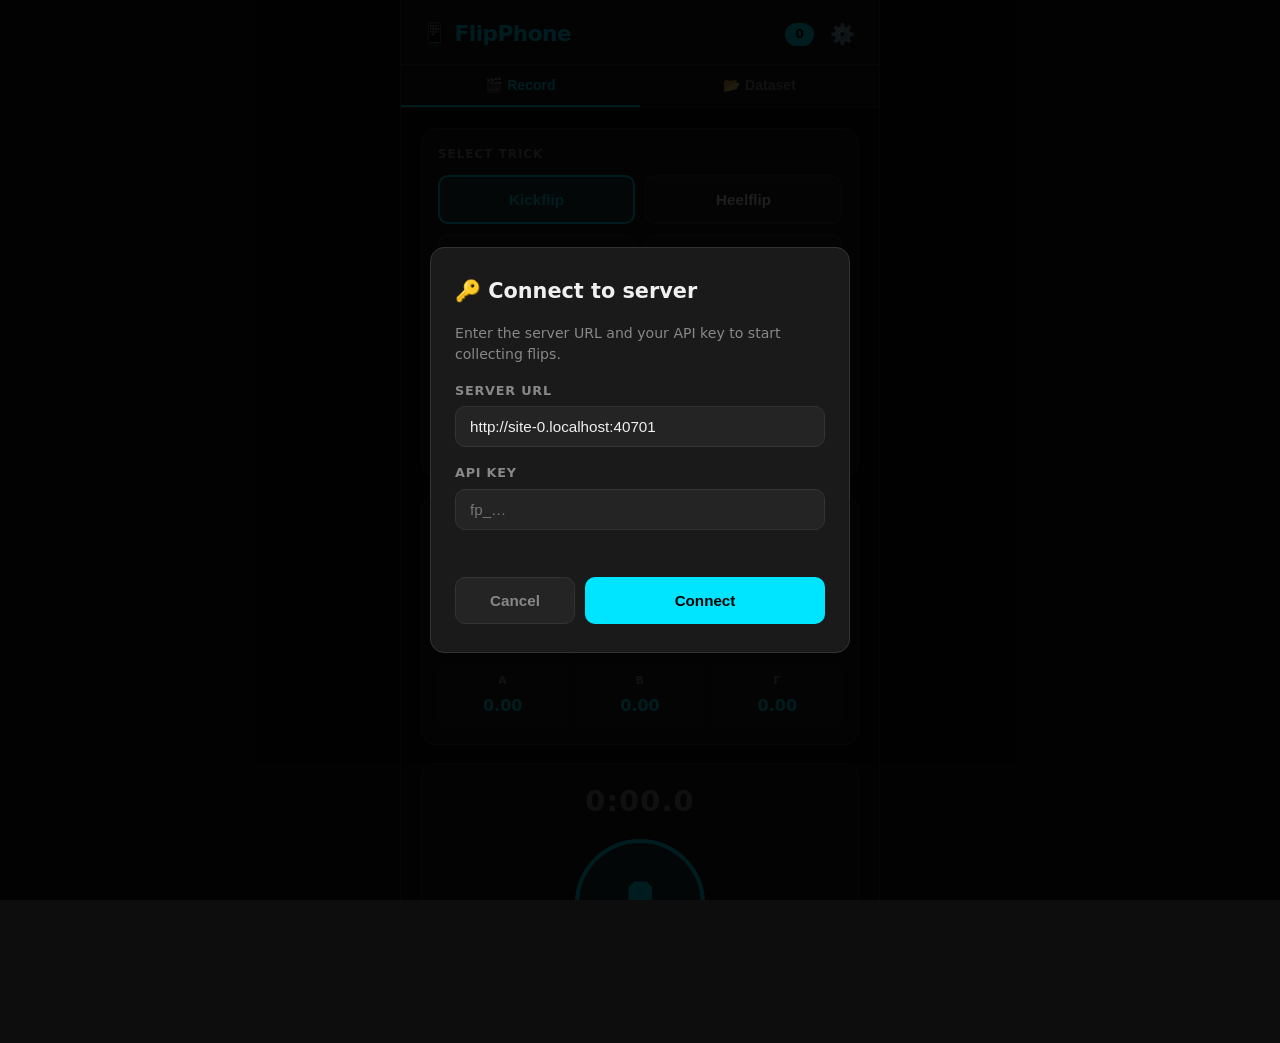
==== index.html @ bf135cc4 "Move storage to server-side SQLite with API key auth Co-authored-by: Jaski313 <151564845+Jaski313@us" ====
<!DOCTYPE html>
<html lang="en">
<head>
  <meta charset="UTF-8" />
  <meta name="viewport" content="width=device-width, initial-scale=1.0, maximum-scale=1.0, user-scalable=no" />
  <meta name="mobile-web-app-capable" content="yes" />
  <meta name="apple-mobile-web-app-capable" content="yes" />
  <meta name="apple-mobile-web-app-status-bar-style" content="black-translucent" />
  <meta name="theme-color" content="#0d0d0d" />
  <title>FlipPhone</title>
  <link rel="stylesheet" href="style.css" />
</head>
<body>
  <div id="app">

    <!-- ── Header ── -->
    <header>
      <h1>📱 FlipPhone</h1>
      <span id="connected-as" class="connected-as"></span>
      <span id="dataset-count">0</span>
      <button id="btn-settings" class="settings-btn" aria-label="Settings">⚙️</button>
    </header>

    <!-- ── Tab bar ── -->
    <nav class="tab-bar" role="tablist">
      <button class="tab-btn active" data-tab="record" role="tab" aria-selected="true">🎬 Record</button>
      <button class="tab-btn"        data-tab="dataset" role="tab" aria-selected="false">📂 Dataset</button>
    </nav>

    <!-- ════════════════ RECORD VIEW ════════════════ -->
    <section id="record-view" class="view active" role="tabpanel">

      <!-- Sensor permission banner (iOS) -->
      <div id="permission-banner" class="hidden">
        <span>⚠️ Motion sensor access is required.</span>
        <button id="request-permission-btn">Enable Sensors</button>
      </div>

      <!-- Trick selector -->
      <div class="card">
        <div class="card-title">Select Trick</div>
        <div class="trick-grid">
          <!-- Populated by JS -->
        </div>
      </div>

      <!-- Live sensor readout -->
      <div class="card">
        <div class="card-title">Live Sensors</div>
        <div style="margin-bottom:8px;">
          <div class="card-title" style="margin-bottom:6px;">Accelerometer (m/s²)</div>
          <div class="sensor-grid">
            <div class="sensor-val">
              <div class="axis">X</div>
              <div class="val" id="s-ax">–</div>
            </div>
            <div class="sensor-val">
              <div class="axis">Y</div>
              <div class="val" id="s-ay">–</div>
            </div>
            <div class="sensor-val">
              <div class="axis">Z</div>
              <div class="val" id="s-az">–</div>
            </div>
          </div>
        </div>
        <div>
          <div class="card-title" style="margin-bottom:6px;">Gyroscope (rad/s)</div>
          <div class="sensor-grid">
            <div class="sensor-val">
              <div class="axis">α</div>
              <div class="val" id="s-gx">–</div>
            </div>
            <div class="sensor-val">
              <div class="axis">β</div>
              <div class="val" id="s-gy">–</div>
            </div>
            <div class="sensor-val">
              <div class="axis">γ</div>
              <div class="val" id="s-gz">–</div>
            </div>
          </div>
        </div>
      </div>

      <!-- Record button -->
      <div class="card record-area">
        <div id="timer-display">0:00.0</div>
        <button id="record-btn" aria-label="Start / stop recording">
          <span class="btn-icon">⏺</span>
          <span class="btn-label">RECORD</span>
        </button>
        <p id="status-msg">Initializing sensors…</p>
      </div>

    </section>
    <!-- ════════════════ END RECORD VIEW ════════════════ -->

    <!-- ════════════════ DATASET VIEW ════════════════ -->
    <section id="dataset-view" class="view" role="tabpanel">

      <div class="dataset-header">
        <h2>Dataset</h2>
        <button class="icon-btn" id="btn-export-json">⬇ JSON</button>
        <button class="icon-btn" id="btn-export-csv">⬇ CSV</button>
      </div>

      <div id="dataset-list">
        <!-- Populated by JS -->
      </div>

      <!-- Admin key management panel (shown for admin keys only) -->
      <div id="admin-panel" class="card admin-panel hidden">
        <!-- Populated by JS -->
      </div>

    </section>
    <!-- ════════════════ END DATASET VIEW ════════════════ -->

  </div><!-- /#app -->

  <!-- ════════════════ REVIEW OVERLAY ════════════════ -->
  <div id="review-overlay" class="hidden" role="dialog" aria-modal="true" aria-labelledby="review-heading">
    <div id="review-sheet">
      <h2 id="review-heading">Save <span id="review-trick-name"></span>?</h2>

      <div class="review-stats">
        <div class="stat-box">
          <div class="stat-val" id="review-duration">–</div>
          <div class="stat-lbl">Duration</div>
        </div>
        <div class="stat-box">
          <div class="stat-val" id="review-samples">–</div>
          <div class="stat-lbl">Samples</div>
        </div>
        <div class="stat-box">
          <div class="stat-val" id="review-sample-rate">–</div>
          <div class="stat-lbl">Sample rate</div>
        </div>
      </div>

      <!-- Acceleration magnitude chart -->
      <canvas id="review-canvas" aria-label="Acceleration magnitude over time"></canvas>

      <div class="review-actions">
        <button id="btn-discard">❌ Discard</button>
        <button id="btn-save">✅ Save</button>
      </div>
    </div>
  </div>
  <!-- ════════════════ END REVIEW OVERLAY ════════════════ -->

  <!-- Toast notification -->
  <div id="toast" role="status" aria-live="polite"></div>

  <!-- ════════════════ SETUP MODAL ════════════════ -->
  <div id="setup-modal" class="modal-overlay hidden" role="dialog" aria-modal="true" aria-labelledby="setup-heading">
    <div class="modal-sheet">
      <h2 id="setup-heading">🔑 Connect to server</h2>
      <p class="modal-desc">Enter the server URL and your API key to start collecting flips.</p>

      <div class="modal-field">
        <label for="setup-server-url">Server URL</label>
        <input type="url" id="setup-server-url" placeholder="https://your-server.com"
               autocomplete="url" inputmode="url" />
      </div>

      <div class="modal-field">
        <label for="setup-api-key">API Key</label>
        <input type="text" id="setup-api-key" placeholder="fp_…"
               autocomplete="off" spellcheck="false" autocorrect="off" autocapitalize="none" />
      </div>

      <p id="setup-error" class="setup-error" role="alert"></p>

      <div class="modal-actions">
        <button id="setup-cancel-btn" class="modal-cancel-btn">Cancel</button>
        <button id="setup-submit-btn" class="modal-submit-btn">Connect</button>
      </div>
    </div>
  </div>
  <!-- ════════════════ END SETUP MODAL ════════════════ -->

  <script src="app.js"></script>
</body>
</html>
---- style.css ----
:root {
  --bg: #0d0d0d;
  --surface: #1a1a1a;
  --surface2: #242424;
  --border: #333;
  --accent: #00e5ff;
  --accent-dim: #00b8cc;
  --danger: #ff4d4d;
  --success: #4caf50;
  --text: #f0f0f0;
  --text-dim: #888;
  --radius: 14px;
  --transition: 0.2s ease;
}

* {
  box-sizing: border-box;
  margin: 0;
  padding: 0;
  -webkit-tap-highlight-color: transparent;
}

html, body {
  height: 100%;
  background: var(--bg);
  color: var(--text);
  font-family: 'Inter', system-ui, -apple-system, sans-serif;
  font-size: 16px;
  line-height: 1.5;
  overflow-x: hidden;
}

/* ──────────────────── LAYOUT ──────────────────── */
#app {
  display: flex;
  flex-direction: column;
  min-height: 100dvh;
  max-width: 480px;
  margin: 0 auto;
}

header {
  padding: 18px 20px 14px;
  background: var(--surface);
  border-bottom: 1px solid var(--border);
  display: flex;
  align-items: center;
  gap: 12px;
  position: sticky;
  top: 0;
  z-index: 50;
}

header h1 {
  font-size: 1.35rem;
  font-weight: 700;
  letter-spacing: -0.5px;
  color: var(--accent);
  flex: 1;
}

#dataset-count {
  background: var(--accent);
  color: #000;
  border-radius: 20px;
  padding: 2px 10px;
  font-size: 0.78rem;
  font-weight: 700;
  min-width: 28px;
  text-align: center;
}

/* ──────────────────── TABS ──────────────────── */
.tab-bar {
  display: flex;
  background: var(--surface);
  border-bottom: 1px solid var(--border);
}

.tab-btn {
  flex: 1;
  padding: 12px 8px;
  background: none;
  border: none;
  color: var(--text-dim);
  font-size: 0.88rem;
  font-weight: 600;
  cursor: pointer;
  border-bottom: 2px solid transparent;
  transition: color var(--transition), border-color var(--transition);
}

.tab-btn.active {
  color: var(--accent);
  border-bottom-color: var(--accent);
}

/* ──────────────────── VIEWS ──────────────────── */
.view {
  display: none;
  flex: 1;
  padding: 20px;
  flex-direction: column;
  gap: 18px;
  overflow-y: auto;
}

.view.active {
  display: flex;
}

/* ──────────────────── SECTIONS / CARDS ──────────────────── */
.card {
  background: var(--surface);
  border: 1px solid var(--border);
  border-radius: var(--radius);
  padding: 16px;
}

.card-title {
  font-size: 0.75rem;
  font-weight: 700;
  text-transform: uppercase;
  letter-spacing: 0.08em;
  color: var(--text-dim);
  margin-bottom: 12px;
}

/* ──────────────────── TRICK SELECTOR ──────────────────── */
.trick-grid {
  display: grid;
  grid-template-columns: repeat(2, 1fr);
  gap: 10px;
}

.trick-btn {
  padding: 14px 10px;
  background: var(--surface2);
  border: 2px solid var(--border);
  border-radius: 10px;
  color: var(--text);
  font-size: 0.95rem;
  font-weight: 600;
  cursor: pointer;
  transition: border-color var(--transition), background var(--transition), transform 0.1s;
  text-align: center;
}

.trick-btn:active {
  transform: scale(0.96);
}

.trick-btn.selected {
  border-color: var(--accent);
  background: color-mix(in srgb, var(--accent) 12%, var(--surface2));
  color: var(--accent);
}

/* ──────────────────── SENSOR DISPLAY ──────────────────── */
.sensor-grid {
  display: grid;
  grid-template-columns: repeat(3, 1fr);
  gap: 8px;
}

.sensor-val {
  background: var(--surface2);
  border-radius: 8px;
  padding: 10px 8px;
  text-align: center;
}

.sensor-val .axis {
  font-size: 0.7rem;
  font-weight: 700;
  color: var(--text-dim);
  text-transform: uppercase;
  letter-spacing: 0.06em;
  margin-bottom: 4px;
}

.sensor-val .val {
  font-size: 1rem;
  font-weight: 700;
  font-variant-numeric: tabular-nums;
  color: var(--accent);
}

/* ──────────────────── RECORD BUTTON ──────────────────── */
.record-area {
  display: flex;
  flex-direction: column;
  align-items: center;
  gap: 16px;
}

#record-btn {
  width: 130px;
  height: 130px;
  border-radius: 50%;
  border: 4px solid var(--accent);
  background: color-mix(in srgb, var(--accent) 10%, transparent);
  color: var(--accent);
  font-size: 1rem;
  font-weight: 800;
  letter-spacing: 0.04em;
  cursor: pointer;
  transition: background var(--transition), transform 0.1s, box-shadow var(--transition);
  display: flex;
  flex-direction: column;
  align-items: center;
  justify-content: center;
  gap: 4px;
  box-shadow: 0 0 0 0 var(--accent);
  user-select: none;
}

#record-btn .btn-icon {
  font-size: 2.2rem;
}

#record-btn:active {
  transform: scale(0.93);
}

#record-btn.recording {
  border-color: var(--danger);
  background: color-mix(in srgb, var(--danger) 14%, transparent);
  color: var(--danger);
  animation: pulse 1.2s ease-in-out infinite;
}

@keyframes pulse {
  0%   { box-shadow: 0 0 0 0 color-mix(in srgb, var(--danger) 60%, transparent); }
  70%  { box-shadow: 0 0 0 18px transparent; }
  100% { box-shadow: 0 0 0 0 transparent; }
}

#timer-display {
  font-size: 1.8rem;
  font-weight: 800;
  font-variant-numeric: tabular-nums;
  color: var(--text-dim);
  letter-spacing: 0.04em;
}

#timer-display.recording {
  color: var(--danger);
}

#status-msg {
  font-size: 0.88rem;
  color: var(--text-dim);
  text-align: center;
}

/* ──────────────────── SENSOR PERMISSION BANNER ──────────────────── */
#permission-banner {
  background: color-mix(in srgb, #ff9800 15%, var(--surface));
  border: 1px solid #ff9800;
  border-radius: var(--radius);
  padding: 14px 16px;
  font-size: 0.88rem;
  display: flex;
  align-items: center;
  gap: 10px;
}

#permission-banner.hidden {
  display: none;
}

#request-permission-btn {
  margin-left: auto;
  white-space: nowrap;
  padding: 7px 14px;
  background: #ff9800;
  color: #000;
  border: none;
  border-radius: 8px;
  font-weight: 700;
  cursor: pointer;
  font-size: 0.82rem;
}

/* ──────────────────── REVIEW OVERLAY ──────────────────── */
#review-overlay {
  position: fixed;
  inset: 0;
  background: rgba(0,0,0,0.88);
  z-index: 100;
  display: flex;
  align-items: flex-end;
  justify-content: center;
  padding: 0;
}

#review-overlay.hidden {
  display: none;
}

#review-sheet {
  background: var(--surface);
  border-radius: var(--radius) var(--radius) 0 0;
  width: 100%;
  max-width: 480px;
  max-height: 90dvh;
  overflow-y: auto;
  padding: 24px 20px 32px;
  display: flex;
  flex-direction: column;
  gap: 18px;
}

#review-sheet h2 {
  font-size: 1.3rem;
  font-weight: 800;
}

#review-sheet h2 span {
  color: var(--accent);
}

.review-stats {
  display: flex;
  gap: 12px;
}

.stat-box {
  flex: 1;
  background: var(--surface2);
  border-radius: 10px;
  padding: 12px;
  text-align: center;
}

.stat-box .stat-val {
  font-size: 1.4rem;
  font-weight: 800;
  color: var(--accent);
}

.stat-box .stat-lbl {
  font-size: 0.72rem;
  text-transform: uppercase;
  letter-spacing: 0.07em;
  color: var(--text-dim);
  margin-top: 2px;
}

#review-canvas {
  width: 100%;
  height: 140px;
  border-radius: 10px;
  background: var(--surface2);
  display: block;
}

.review-actions {
  display: grid;
  grid-template-columns: 1fr 1fr;
  gap: 12px;
}

.review-actions button {
  padding: 16px;
  border-radius: 12px;
  border: none;
  font-size: 1rem;
  font-weight: 800;
  cursor: pointer;
  transition: opacity 0.15s, transform 0.1s;
}

.review-actions button:active {
  transform: scale(0.96);
  opacity: 0.85;
}

#btn-discard {
  background: var(--surface2);
  color: var(--danger);
  border: 2px solid var(--danger);
}

#btn-save {
  background: var(--success);
  color: #fff;
}

/* ──────────────────── DATASET VIEW ──────────────────── */
.dataset-header {
  display: flex;
  align-items: center;
  gap: 10px;
  flex-wrap: wrap;
}

.dataset-header h2 {
  flex: 1;
  font-size: 1.1rem;
  font-weight: 700;
}

.icon-btn {
  padding: 8px 14px;
  border-radius: 8px;
  border: 1px solid var(--border);
  background: var(--surface2);
  color: var(--text);
  font-size: 0.82rem;
  font-weight: 600;
  cursor: pointer;
  display: flex;
  align-items: center;
  gap: 6px;
  transition: background var(--transition);
}

.icon-btn:hover {
  background: var(--border);
}

.icon-btn.danger {
  border-color: var(--danger);
  color: var(--danger);
}

#dataset-list {
  display: flex;
  flex-direction: column;
  gap: 10px;
}

.dataset-empty {
  text-align: center;
  color: var(--text-dim);
  padding: 40px 0;
  font-size: 0.95rem;
}

.recording-item {
  background: var(--surface2);
  border: 1px solid var(--border);
  border-radius: 12px;
  padding: 14px 16px;
  display: flex;
  align-items: center;
  gap: 14px;
}

.recording-item .trick-label {
  flex: 1;
}

.recording-item .trick-name {
  font-weight: 700;
  font-size: 0.98rem;
  color: var(--text);
}

.recording-item .trick-meta {
  font-size: 0.78rem;
  color: var(--text-dim);
  margin-top: 2px;
}

.recording-item .item-delete {
  padding: 6px 10px;
  background: none;
  border: 1px solid var(--border);
  border-radius: 8px;
  color: var(--danger);
  cursor: pointer;
  font-size: 0.8rem;
  transition: background var(--transition);
}

.recording-item .item-delete:hover {
  background: color-mix(in srgb, var(--danger) 15%, transparent);
}

/* ──────────────────── TRICK STATS PILLS ──────────────────── */
.trick-stats {
  display: flex;
  flex-wrap: wrap;
  gap: 8px;
}

.trick-stat-pill {
  background: var(--surface2);
  border: 1px solid var(--border);
  border-radius: 20px;
  padding: 5px 12px;
  font-size: 0.8rem;
  color: var(--text);
}

.trick-stat-pill span {
  color: var(--accent);
  font-weight: 700;
}

/* ──────────────────── SCROLLBAR ──────────────────── */
::-webkit-scrollbar {
  width: 4px;
}

::-webkit-scrollbar-track {
  background: var(--surface);
}

::-webkit-scrollbar-thumb {
  background: var(--border);
  border-radius: 4px;
}

/* ──────────────────── TOAST ──────────────────── */
#toast {
  position: fixed;
  bottom: 24px;
  left: 50%;
  transform: translateX(-50%) translateY(80px);
  background: var(--surface2);
  border: 1px solid var(--border);
  color: var(--text);
  padding: 12px 22px;
  border-radius: 30px;
  font-size: 0.88rem;
  font-weight: 600;
  z-index: 200;
  opacity: 0;
  transition: transform 0.3s ease, opacity 0.3s ease;
  pointer-events: none;
  white-space: nowrap;
}

#toast.show {
  transform: translateX(-50%) translateY(0);
  opacity: 1;
}

/* ──────────────────── HEADER EXTRAS ──────────────────── */
.connected-as {
  font-size: 0.75rem;
  color: var(--text-dim);
  max-width: 90px;
  overflow: hidden;
  text-overflow: ellipsis;
  white-space: nowrap;
}

.settings-btn {
  background: none;
  border: none;
  font-size: 1.25rem;
  cursor: pointer;
  padding: 4px;
  border-radius: 6px;
  transition: background var(--transition);
}

.settings-btn:hover {
  background: var(--border);
}

/* ──────────────────── SETUP MODAL ──────────────────── */
.modal-overlay {
  position: fixed;
  inset: 0;
  background: rgba(0,0,0,0.88);
  z-index: 110;
  display: flex;
  align-items: center;
  justify-content: center;
  padding: 20px;
}

.modal-overlay.hidden {
  display: none;
}

.modal-sheet {
  background: var(--surface);
  border: 1px solid var(--border);
  border-radius: var(--radius);
  width: 100%;
  max-width: 420px;
  padding: 28px 24px;
  display: flex;
  flex-direction: column;
  gap: 16px;
}

.modal-sheet h2 {
  font-size: 1.3rem;
  font-weight: 800;
}

.modal-desc {
  font-size: 0.88rem;
  color: var(--text-dim);
  line-height: 1.5;
}

.modal-field {
  display: flex;
  flex-direction: column;
  gap: 6px;
}

.modal-field label {
  font-size: 0.8rem;
  font-weight: 700;
  text-transform: uppercase;
  letter-spacing: 0.06em;
  color: var(--text-dim);
}

.modal-field input {
  background: var(--surface2);
  border: 1px solid var(--border);
  border-radius: 10px;
  color: var(--text);
  font-size: 0.95rem;
  padding: 11px 14px;
  outline: none;
  transition: border-color var(--transition);
  width: 100%;
}

.modal-field input:focus {
  border-color: var(--accent);
}

.setup-error {
  font-size: 0.82rem;
  color: var(--danger);
  min-height: 1.2em;
}

.modal-actions {
  display: grid;
  grid-template-columns: 1fr 2fr;
  gap: 10px;
}

.modal-cancel-btn {
  padding: 14px;
  border-radius: 10px;
  border: 1px solid var(--border);
  background: var(--surface2);
  color: var(--text-dim);
  font-size: 0.95rem;
  font-weight: 600;
  cursor: pointer;
}

.modal-submit-btn {
  padding: 14px;
  border-radius: 10px;
  border: none;
  background: var(--accent);
  color: #000;
  font-size: 0.95rem;
  font-weight: 800;
  cursor: pointer;
  transition: opacity var(--transition);
}

.modal-submit-btn:disabled {
  opacity: 0.5;
  cursor: not-allowed;
}

/* ──────────────────── ADMIN PANEL ──────────────────── */
.admin-panel {
  margin-top: 4px;
}

.admin-panel.hidden {
  display: none;
}

.key-item {
  display: flex;
  align-items: center;
  gap: 10px;
  padding: 10px 0;
  border-bottom: 1px solid var(--border);
}

.key-item:last-of-type {
  border-bottom: none;
}

.key-info {
  flex: 1;
  display: flex;
  flex-direction: column;
  gap: 2px;
}

.key-name {
  font-size: 0.92rem;
  font-weight: 600;
}

.admin-badge {
  background: var(--accent);
  color: #000;
  font-size: 0.65rem;
  font-weight: 700;
  border-radius: 4px;
  padding: 1px 5px;
  margin-left: 4px;
  vertical-align: middle;
}

.key-preview {
  font-size: 0.75rem;
  color: var(--text-dim);
  font-family: monospace;
}

.create-key-row {
  display: flex;
  gap: 8px;
  margin-top: 12px;
}

.key-name-input {
  flex: 1;
  background: var(--surface2);
  border: 1px solid var(--border);
  border-radius: 8px;
  color: var(--text);
  font-size: 0.9rem;
  padding: 9px 12px;
  outline: none;
}

.key-name-input:focus {
  border-color: var(--accent);
}

.key-revoke {
  padding: 6px 10px;
  background: none;
  border: 1px solid var(--border);
  border-radius: 8px;
  color: var(--danger);
  cursor: pointer;
  font-size: 0.8rem;
  transition: background var(--transition);
}

.key-revoke:hover {
  background: color-mix(in srgb, var(--danger) 15%, transparent);
}

@media (min-width: 480px) {
  #app {
    border-left: 1px solid var(--border);
    border-right: 1px solid var(--border);
  }
}
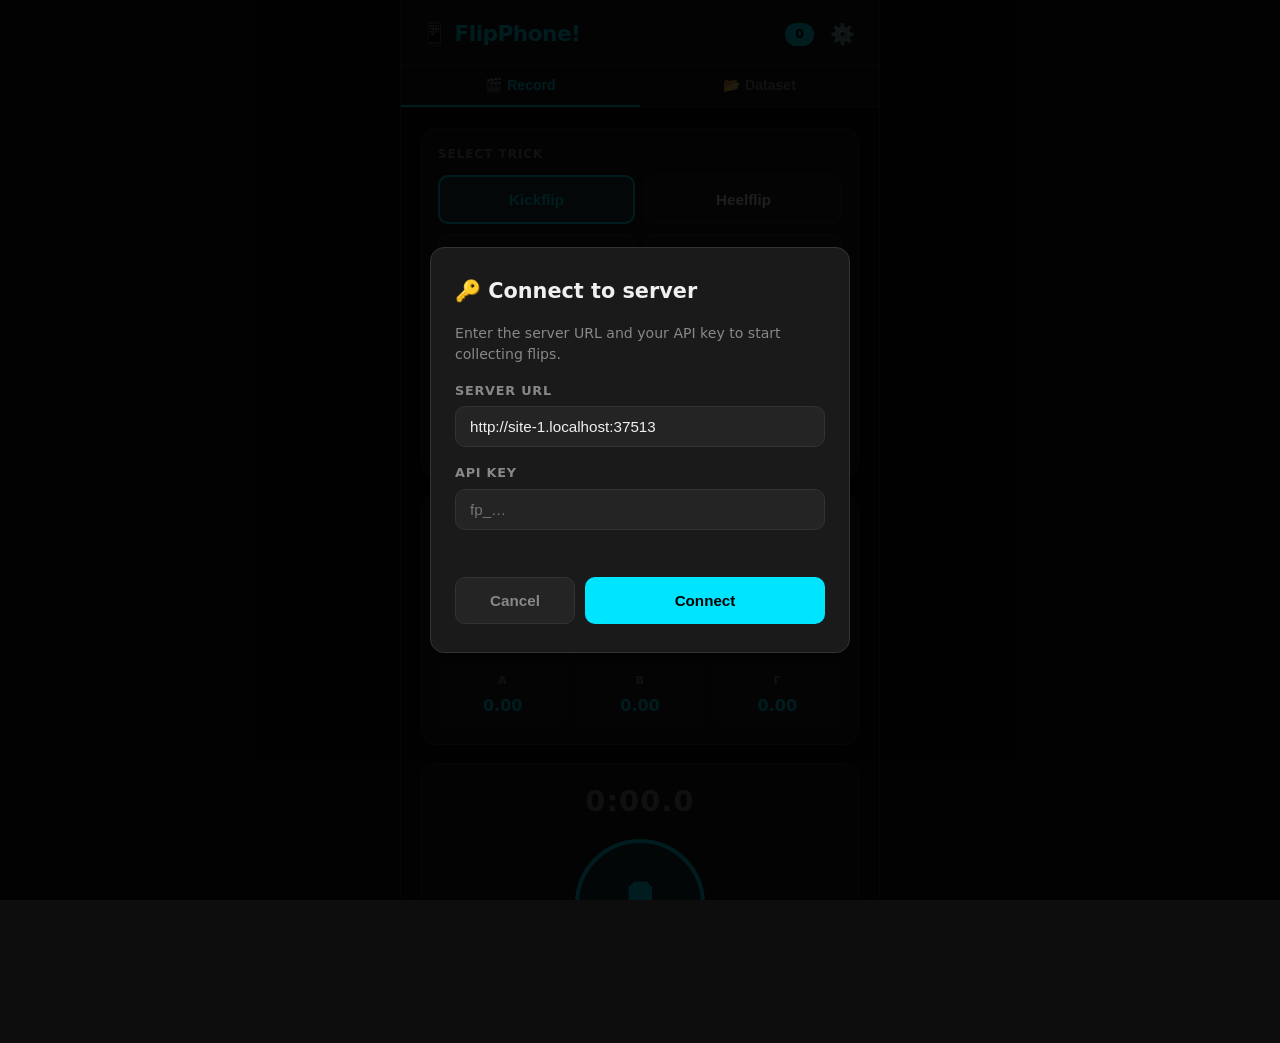
==== commit 523c97c7: "test deploy2" ====
--- a/index.html
+++ b/index.html
@@ -1,186 +1,238 @@
-<!DOCTYPE html>
+<!doctype html>
 <html lang="en">
-<head>
-  <meta charset="UTF-8" />
-  <meta name="viewport" content="width=device-width, initial-scale=1.0, maximum-scale=1.0, user-scalable=no" />
-  <meta name="mobile-web-app-capable" content="yes" />
-  <meta name="apple-mobile-web-app-capable" content="yes" />
-  <meta name="apple-mobile-web-app-status-bar-style" content="black-translucent" />
-  <meta name="theme-color" content="#0d0d0d" />
-  <title>FlipPhone</title>
-  <link rel="stylesheet" href="style.css" />
-</head>
-<body>
-  <div id="app">
-
-    <!-- ── Header ── -->
-    <header>
-      <h1>📱 FlipPhone</h1>
-      <span id="connected-as" class="connected-as"></span>
-      <span id="dataset-count">0</span>
-      <button id="btn-settings" class="settings-btn" aria-label="Settings">⚙️</button>
-    </header>
-
-    <!-- ── Tab bar ── -->
-    <nav class="tab-bar" role="tablist">
-      <button class="tab-btn active" data-tab="record" role="tab" aria-selected="true">🎬 Record</button>
-      <button class="tab-btn"        data-tab="dataset" role="tab" aria-selected="false">📂 Dataset</button>
-    </nav>
-
-    <!-- ════════════════ RECORD VIEW ════════════════ -->
-    <section id="record-view" class="view active" role="tabpanel">
-
-      <!-- Sensor permission banner (iOS) -->
-      <div id="permission-banner" class="hidden">
-        <span>⚠️ Motion sensor access is required.</span>
-        <button id="request-permission-btn">Enable Sensors</button>
-      </div>
-
-      <!-- Trick selector -->
-      <div class="card">
-        <div class="card-title">Select Trick</div>
-        <div class="trick-grid">
+  <head>
+    <meta charset="UTF-8" />
+    <meta
+      name="viewport"
+      content="width=device-width, initial-scale=1.0, maximum-scale=1.0, user-scalable=no"
+    />
+    <meta name="mobile-web-app-capable" content="yes" />
+    <meta name="apple-mobile-web-app-capable" content="yes" />
+    <meta
+      name="apple-mobile-web-app-status-bar-style"
+      content="black-translucent"
+    />
+    <meta name="theme-color" content="#0d0d0d" />
+    <title>FlipPhone!</title>
+    <link rel="stylesheet" href="style.css" />
+  </head>
+  <body>
+    <div id="app">
+      <!-- ── Header ── -->
+      <header>
+        <h1>📱 FlipPhone!</h1>
+        <span id="connected-as" class="connected-as"></span>
+        <span id="dataset-count">0</span>
+        <button id="btn-settings" class="settings-btn" aria-label="Settings">
+          ⚙️
+        </button>
+      </header>
+
+      <!-- ── Tab bar ── -->
+      <nav class="tab-bar" role="tablist">
+        <button
+          class="tab-btn active"
+          data-tab="record"
+          role="tab"
+          aria-selected="true"
+        >
+          🎬 Record
+        </button>
+        <button
+          class="tab-btn"
+          data-tab="dataset"
+          role="tab"
+          aria-selected="false"
+        >
+          📂 Dataset
+        </button>
+      </nav>
+
+      <!-- ════════════════ RECORD VIEW ════════════════ -->
+      <section id="record-view" class="view active" role="tabpanel">
+        <!-- Sensor permission banner (iOS) -->
+        <div id="permission-banner" class="hidden">
+          <span>⚠️ Motion sensor access is required.</span>
+          <button id="request-permission-btn">Enable Sensors</button>
+        </div>
+
+        <!-- Trick selector -->
+        <div class="card">
+          <div class="card-title">Select Trick</div>
+          <div class="trick-grid">
+            <!-- Populated by JS -->
+          </div>
+        </div>
+
+        <!-- Live sensor readout -->
+        <div class="card">
+          <div class="card-title">Live Sensors</div>
+          <div style="margin-bottom: 8px">
+            <div class="card-title" style="margin-bottom: 6px">
+              Accelerometer (m/s²)
+            </div>
+            <div class="sensor-grid">
+              <div class="sensor-val">
+                <div class="axis">X</div>
+                <div class="val" id="s-ax">–</div>
+              </div>
+              <div class="sensor-val">
+                <div class="axis">Y</div>
+                <div class="val" id="s-ay">–</div>
+              </div>
+              <div class="sensor-val">
+                <div class="axis">Z</div>
+                <div class="val" id="s-az">–</div>
+              </div>
+            </div>
+          </div>
+          <div>
+            <div class="card-title" style="margin-bottom: 6px">
+              Gyroscope (rad/s)
+            </div>
+            <div class="sensor-grid">
+              <div class="sensor-val">
+                <div class="axis">α</div>
+                <div class="val" id="s-gx">–</div>
+              </div>
+              <div class="sensor-val">
+                <div class="axis">β</div>
+                <div class="val" id="s-gy">–</div>
+              </div>
+              <div class="sensor-val">
+                <div class="axis">γ</div>
+                <div class="val" id="s-gz">–</div>
+              </div>
+            </div>
+          </div>
+        </div>
+
+        <!-- Record button -->
+        <div class="card record-area">
+          <div id="timer-display">0:00.0</div>
+          <button id="record-btn" aria-label="Start / stop recording">
+            <span class="btn-icon">⏺</span>
+            <span class="btn-label">RECORD</span>
+          </button>
+          <p id="status-msg">Initializing sensors…</p>
+        </div>
+      </section>
+      <!-- ════════════════ END RECORD VIEW ════════════════ -->
+
+      <!-- ════════════════ DATASET VIEW ════════════════ -->
+      <section id="dataset-view" class="view" role="tabpanel">
+        <div class="dataset-header">
+          <h2>Dataset</h2>
+          <button class="icon-btn" id="btn-export-json">⬇ JSON</button>
+          <button class="icon-btn" id="btn-export-csv">⬇ CSV</button>
+        </div>
+
+        <div id="dataset-list">
           <!-- Populated by JS -->
         </div>
-      </div>
-
-      <!-- Live sensor readout -->
-      <div class="card">
-        <div class="card-title">Live Sensors</div>
-        <div style="margin-bottom:8px;">
-          <div class="card-title" style="margin-bottom:6px;">Accelerometer (m/s²)</div>
-          <div class="sensor-grid">
-            <div class="sensor-val">
-              <div class="axis">X</div>
-              <div class="val" id="s-ax">–</div>
-            </div>
-            <div class="sensor-val">
-              <div class="axis">Y</div>
-              <div class="val" id="s-ay">–</div>
-            </div>
-            <div class="sensor-val">
-              <div class="axis">Z</div>
-              <div class="val" id="s-az">–</div>
-            </div>
-          </div>
-        </div>
-        <div>
-          <div class="card-title" style="margin-bottom:6px;">Gyroscope (rad/s)</div>
-          <div class="sensor-grid">
-            <div class="sensor-val">
-              <div class="axis">α</div>
-              <div class="val" id="s-gx">–</div>
-            </div>
-            <div class="sensor-val">
-              <div class="axis">β</div>
-              <div class="val" id="s-gy">–</div>
-            </div>
-            <div class="sensor-val">
-              <div class="axis">γ</div>
-              <div class="val" id="s-gz">–</div>
-            </div>
-          </div>
-        </div>
-      </div>
-
-      <!-- Record button -->
-      <div class="card record-area">
-        <div id="timer-display">0:00.0</div>
-        <button id="record-btn" aria-label="Start / stop recording">
-          <span class="btn-icon">⏺</span>
-          <span class="btn-label">RECORD</span>
-        </button>
-        <p id="status-msg">Initializing sensors…</p>
-      </div>
-
-    </section>
-    <!-- ════════════════ END RECORD VIEW ════════════════ -->
-
-    <!-- ════════════════ DATASET VIEW ════════════════ -->
-    <section id="dataset-view" class="view" role="tabpanel">
-
-      <div class="dataset-header">
-        <h2>Dataset</h2>
-        <button class="icon-btn" id="btn-export-json">⬇ JSON</button>
-        <button class="icon-btn" id="btn-export-csv">⬇ CSV</button>
-      </div>
-
-      <div id="dataset-list">
-        <!-- Populated by JS -->
-      </div>
-
-      <!-- Admin key management panel (shown for admin keys only) -->
-      <div id="admin-panel" class="card admin-panel hidden">
-        <!-- Populated by JS -->
-      </div>
-
-    </section>
-    <!-- ════════════════ END DATASET VIEW ════════════════ -->
-
-  </div><!-- /#app -->
-
-  <!-- ════════════════ REVIEW OVERLAY ════════════════ -->
-  <div id="review-overlay" class="hidden" role="dialog" aria-modal="true" aria-labelledby="review-heading">
-    <div id="review-sheet">
-      <h2 id="review-heading">Save <span id="review-trick-name"></span>?</h2>
-
-      <div class="review-stats">
-        <div class="stat-box">
-          <div class="stat-val" id="review-duration">–</div>
-          <div class="stat-lbl">Duration</div>
-        </div>
-        <div class="stat-box">
-          <div class="stat-val" id="review-samples">–</div>
-          <div class="stat-lbl">Samples</div>
-        </div>
-        <div class="stat-box">
-          <div class="stat-val" id="review-sample-rate">–</div>
-          <div class="stat-lbl">Sample rate</div>
-        </div>
-      </div>
-
-      <!-- Acceleration magnitude chart -->
-      <canvas id="review-canvas" aria-label="Acceleration magnitude over time"></canvas>
-
-      <div class="review-actions">
-        <button id="btn-discard">❌ Discard</button>
-        <button id="btn-save">✅ Save</button>
+
+        <!-- Admin key management panel (shown for admin keys only) -->
+        <div id="admin-panel" class="card admin-panel hidden">
+          <!-- Populated by JS -->
+        </div>
+      </section>
+      <!-- ════════════════ END DATASET VIEW ════════════════ -->
+    </div>
+    <!-- /#app -->
+
+    <!-- ════════════════ REVIEW OVERLAY ════════════════ -->
+    <div
+      id="review-overlay"
+      class="hidden"
+      role="dialog"
+      aria-modal="true"
+      aria-labelledby="review-heading"
+    >
+      <div id="review-sheet">
+        <h2 id="review-heading">Save <span id="review-trick-name"></span>?</h2>
+
+        <div class="review-stats">
+          <div class="stat-box">
+            <div class="stat-val" id="review-duration">–</div>
+            <div class="stat-lbl">Duration</div>
+          </div>
+          <div class="stat-box">
+            <div class="stat-val" id="review-samples">–</div>
+            <div class="stat-lbl">Samples</div>
+          </div>
+          <div class="stat-box">
+            <div class="stat-val" id="review-sample-rate">–</div>
+            <div class="stat-lbl">Sample rate</div>
+          </div>
+        </div>
+
+        <!-- Acceleration magnitude chart -->
+        <canvas
+          id="review-canvas"
+          aria-label="Acceleration magnitude over time"
+        ></canvas>
+
+        <div class="review-actions">
+          <button id="btn-discard">❌ Discard</button>
+          <button id="btn-save">✅ Save</button>
+        </div>
       </div>
     </div>
-  </div>
-  <!-- ════════════════ END REVIEW OVERLAY ════════════════ -->
-
-  <!-- Toast notification -->
-  <div id="toast" role="status" aria-live="polite"></div>
-
-  <!-- ════════════════ SETUP MODAL ════════════════ -->
-  <div id="setup-modal" class="modal-overlay hidden" role="dialog" aria-modal="true" aria-labelledby="setup-heading">
-    <div class="modal-sheet">
-      <h2 id="setup-heading">🔑 Connect to server</h2>
-      <p class="modal-desc">Enter the server URL and your API key to start collecting flips.</p>
-
-      <div class="modal-field">
-        <label for="setup-server-url">Server URL</label>
-        <input type="url" id="setup-server-url" placeholder="https://your-server.com"
-               autocomplete="url" inputmode="url" />
-      </div>
-
-      <div class="modal-field">
-        <label for="setup-api-key">API Key</label>
-        <input type="text" id="setup-api-key" placeholder="fp_…"
-               autocomplete="off" spellcheck="false" autocorrect="off" autocapitalize="none" />
-      </div>
-
-      <p id="setup-error" class="setup-error" role="alert"></p>
-
-      <div class="modal-actions">
-        <button id="setup-cancel-btn" class="modal-cancel-btn">Cancel</button>
-        <button id="setup-submit-btn" class="modal-submit-btn">Connect</button>
+    <!-- ════════════════ END REVIEW OVERLAY ════════════════ -->
+
+    <!-- Toast notification -->
+    <div id="toast" role="status" aria-live="polite"></div>
+
+    <!-- ════════════════ SETUP MODAL ════════════════ -->
+    <div
+      id="setup-modal"
+      class="modal-overlay hidden"
+      role="dialog"
+      aria-modal="true"
+      aria-labelledby="setup-heading"
+    >
+      <div class="modal-sheet">
+        <h2 id="setup-heading">🔑 Connect to server</h2>
+        <p class="modal-desc">
+          Enter the server URL and your API key to start collecting flips.
+        </p>
+
+        <div class="modal-field">
+          <label for="setup-server-url">Server URL</label>
+          <input
+            type="url"
+            id="setup-server-url"
+            placeholder="https://your-server.com"
+            autocomplete="url"
+            inputmode="url"
+          />
+        </div>
+
+        <div class="modal-field">
+          <label for="setup-api-key">API Key</label>
+          <input
+            type="text"
+            id="setup-api-key"
+            placeholder="fp_…"
+            autocomplete="off"
+            spellcheck="false"
+            autocorrect="off"
+            autocapitalize="none"
+          />
+        </div>
+
+        <p id="setup-error" class="setup-error" role="alert"></p>
+
+        <div class="modal-actions">
+          <button id="setup-cancel-btn" class="modal-cancel-btn">Cancel</button>
+          <button id="setup-submit-btn" class="modal-submit-btn">
+            Connect
+          </button>
+        </div>
       </div>
     </div>
-  </div>
-  <!-- ════════════════ END SETUP MODAL ════════════════ -->
-
-  <script src="app.js"></script>
-</body>
+    <!-- ════════════════ END SETUP MODAL ════════════════ -->
+
+    <script src="app.js"></script>
+  </body>
 </html>
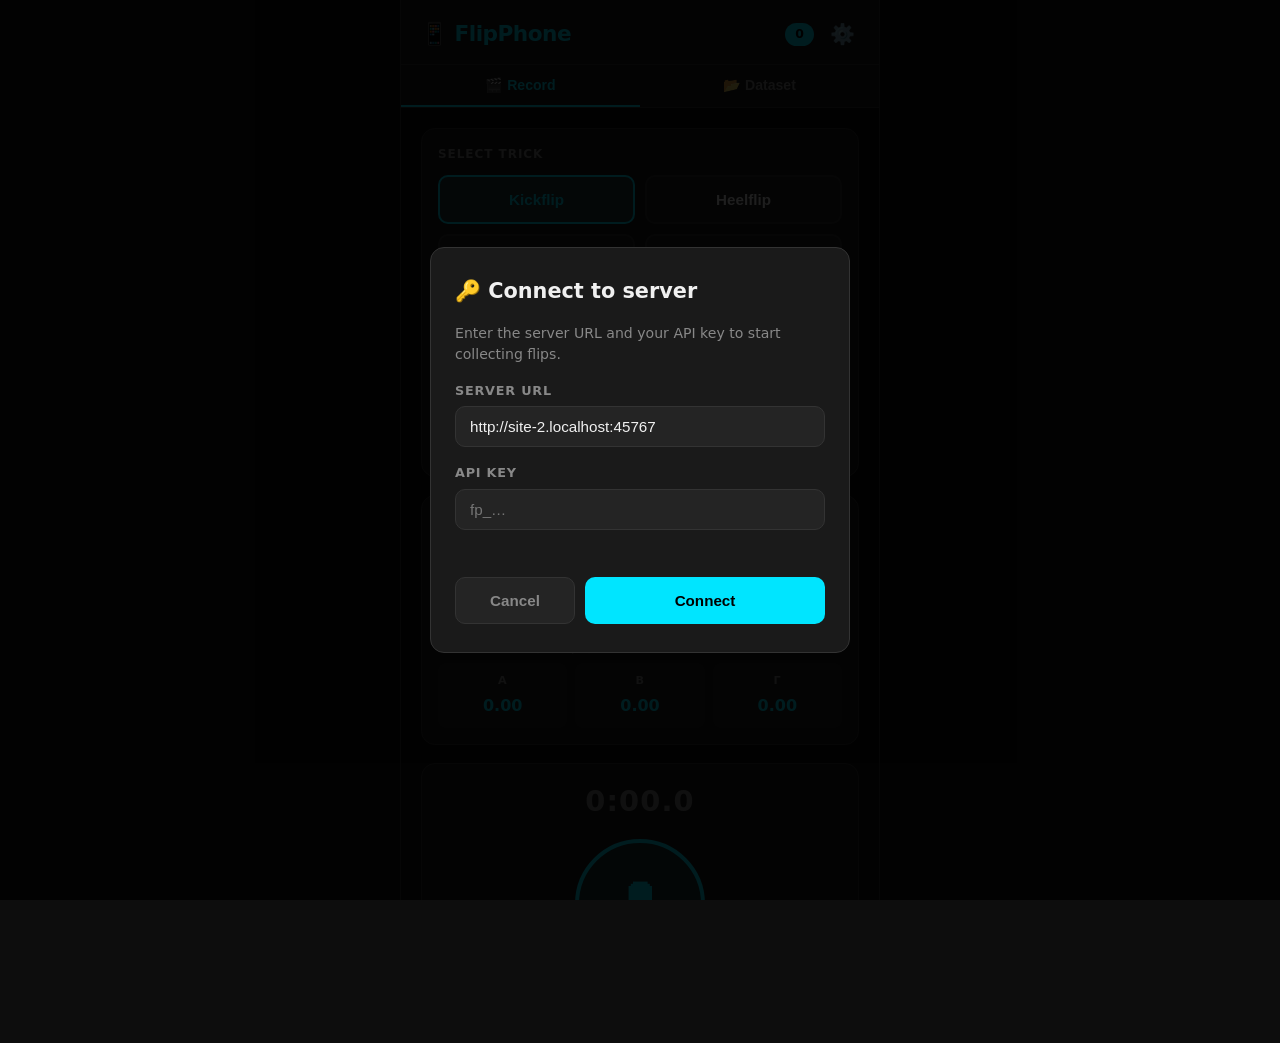
==== commit 1a55d6d8: "add copy api key" ====
--- a/index.html
+++ b/index.html
@@ -13,14 +13,14 @@
       content="black-translucent"
     />
     <meta name="theme-color" content="#0d0d0d" />
-    <title>FlipPhone!</title>
+    <title>FlipPhone</title>
     <link rel="stylesheet" href="style.css" />
   </head>
   <body>
     <div id="app">
       <!-- ── Header ── -->
       <header>
-        <h1>📱 FlipPhone!</h1>
+        <h1>📱 FlipPhone</h1>
         <span id="connected-as" class="connected-as"></span>
         <span id="dataset-count">0</span>
         <button id="btn-settings" class="settings-btn" aria-label="Settings">
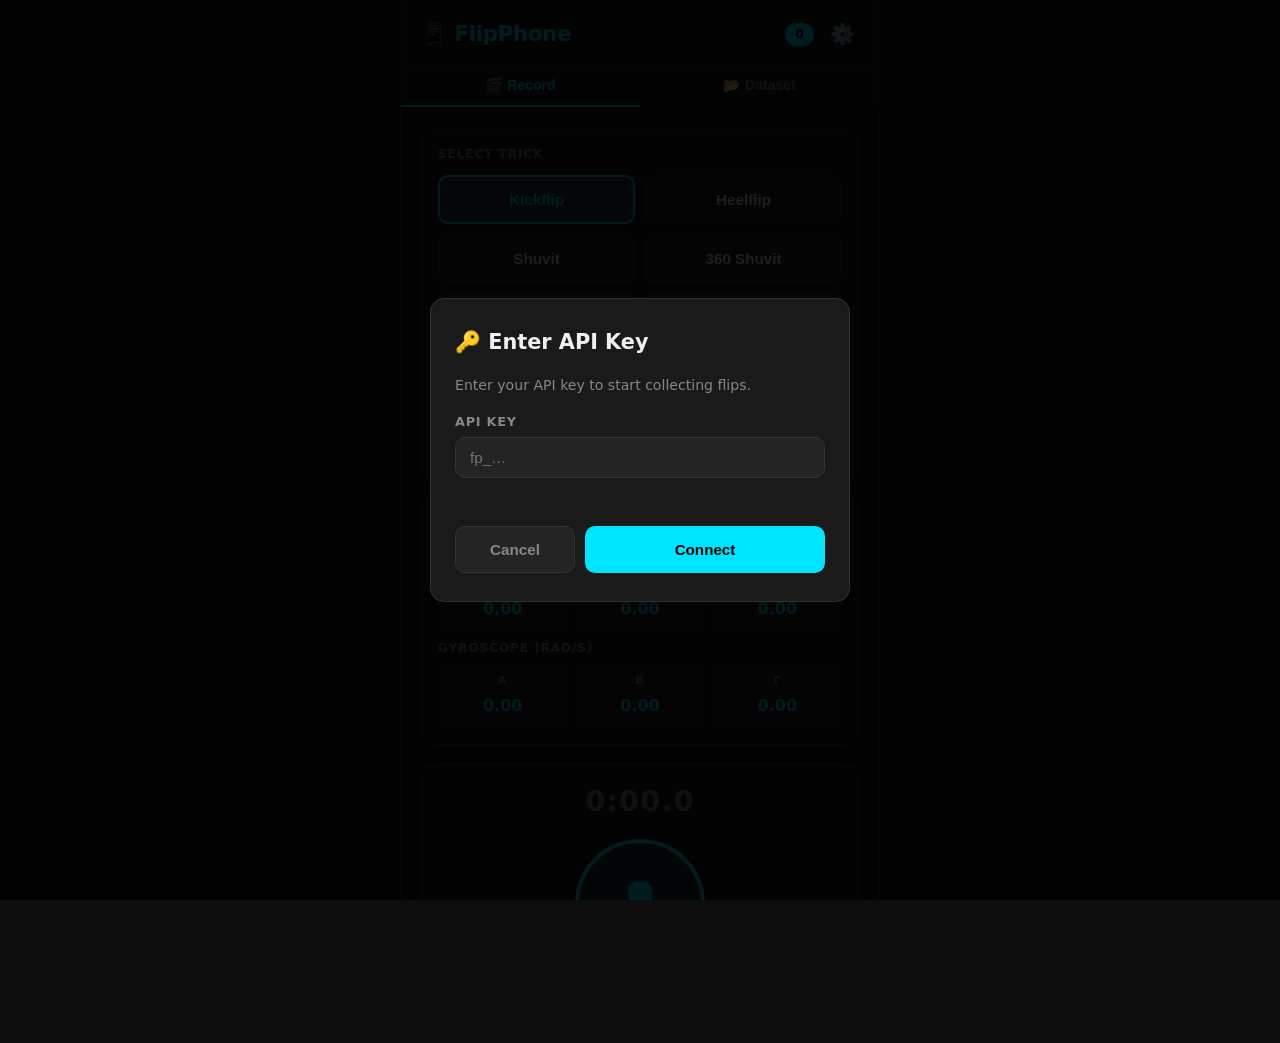
==== commit 1a152074: "remove server url from login" ====
--- a/index.html
+++ b/index.html
@@ -192,21 +192,8 @@
       aria-labelledby="setup-heading"
     >
       <div class="modal-sheet">
-        <h2 id="setup-heading">🔑 Connect to server</h2>
-        <p class="modal-desc">
-          Enter the server URL and your API key to start collecting flips.
-        </p>
-
-        <div class="modal-field">
-          <label for="setup-server-url">Server URL</label>
-          <input
-            type="url"
-            id="setup-server-url"
-            placeholder="https://your-server.com"
-            autocomplete="url"
-            inputmode="url"
-          />
-        </div>
+        <h2 id="setup-heading">🔑 Enter API Key</h2>
+        <p class="modal-desc">Enter your API key to start collecting flips.</p>
 
         <div class="modal-field">
           <label for="setup-api-key">API Key</label>
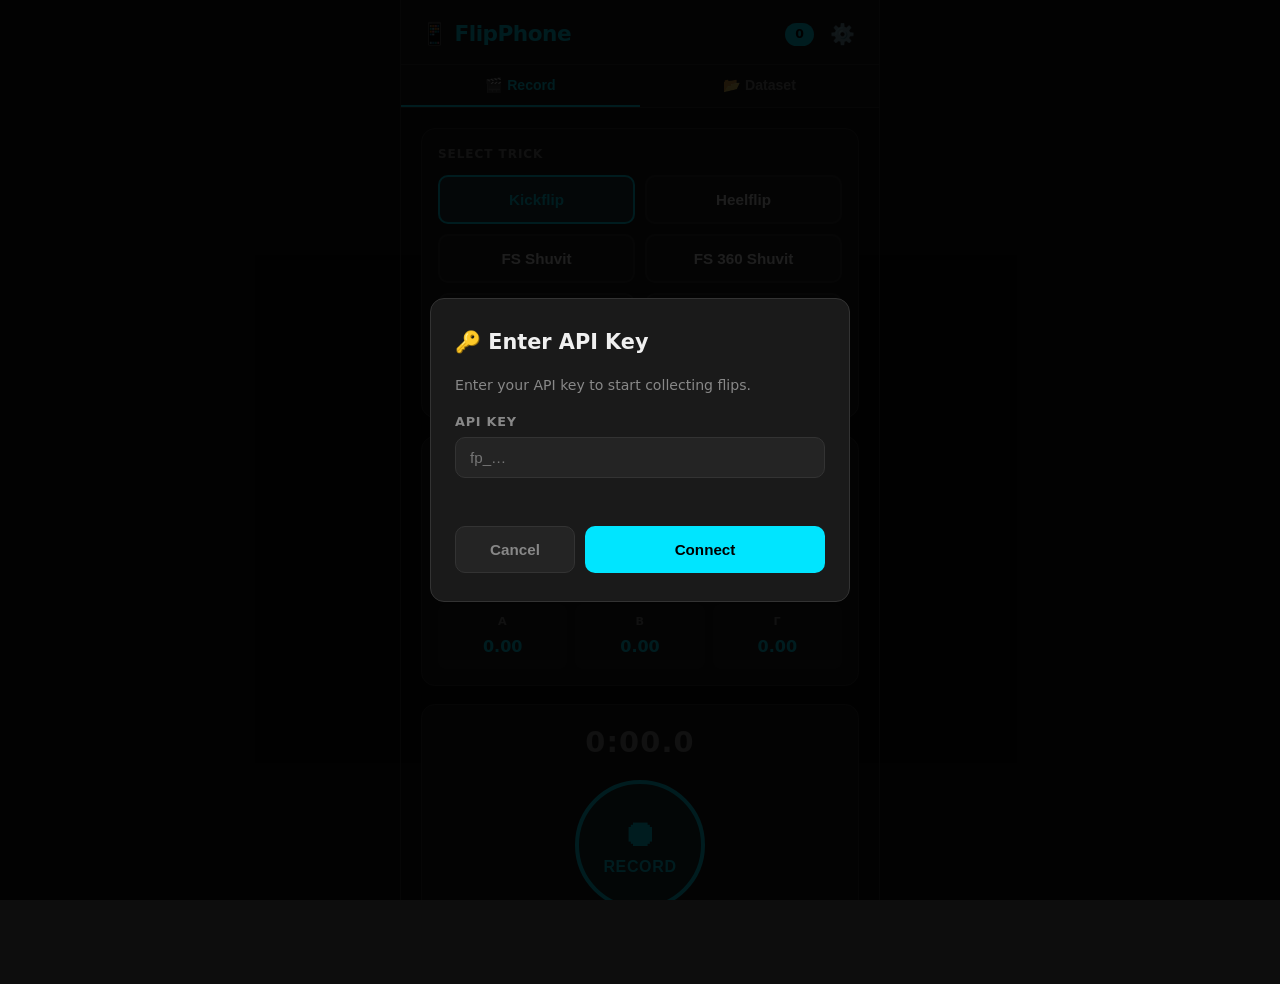
==== commit 66ca5715: "add review to tricks" ====
--- a/index.html
+++ b/index.html
@@ -64,6 +64,17 @@
           </div>
         </div>
 
+        <!-- Reference animation (shows how the selected trick looks) -->
+        <div id="ref-anim-card" class="card hidden">
+          <div class="card-title">
+            Reference: <span id="ref-trick-label"></span>
+          </div>
+          <canvas
+            id="ref-anim-canvas"
+            aria-label="Reference trick animation"
+          ></canvas>
+        </div>
+
         <!-- Live sensor readout -->
         <div class="card">
           <div class="card-title">Live Sensors</div>
@@ -123,6 +134,11 @@
       <section id="dataset-view" class="view" role="tabpanel">
         <div class="dataset-header">
           <h2>Dataset</h2>
+          <div class="sort-btns" id="sort-btns">
+            <button class="sort-btn active" data-sort="date">Date</button>
+            <button class="sort-btn" data-sort="trick">Trick</button>
+            <button class="sort-btn" data-sort="collector">Person</button>
+          </div>
           <button class="icon-btn" id="btn-export-json">⬇ JSON</button>
           <button class="icon-btn" id="btn-export-csv">⬇ CSV</button>
         </div>
@@ -166,11 +182,30 @@
           </div>
         </div>
 
-        <!-- Acceleration magnitude chart -->
-        <canvas
-          id="review-canvas"
-          aria-label="Acceleration magnitude over time"
-        ></canvas>
+        <!-- 3D flip animation -->
+        <div id="anim-container">
+          <canvas id="anim-canvas" aria-label="3D flip animation"></canvas>
+          <div id="anim-controls">
+            <button id="anim-play" class="anim-btn" aria-label="Play/Pause">
+              ▶
+            </button>
+            <input
+              id="anim-scrubber"
+              type="range"
+              min="0"
+              max="100"
+              value="0"
+              step="0.1"
+            />
+            <span id="anim-time">0.00s</span>
+            <select id="anim-speed">
+              <option value="0.25">0.25x</option>
+              <option value="0.5" selected>0.5x</option>
+              <option value="1">1x</option>
+              <option value="2">2x</option>
+            </select>
+          </div>
+        </div>
 
         <div class="review-actions">
           <button id="btn-discard">❌ Discard</button>
--- a/style.css
+++ b/style.css
@@ -348,14 +348,6 @@
   margin-top: 2px;
 }
 
-#review-canvas {
-  width: 100%;
-  height: 140px;
-  border-radius: 10px;
-  background: var(--surface2);
-  display: block;
-}
-
 .review-actions {
   display: grid;
   grid-template-columns: 1fr 1fr;
@@ -426,12 +418,47 @@
   color: var(--danger);
 }
 
+/* ──────────────────── SORT BUTTONS ──────────────────── */
+.sort-btns {
+  display: flex;
+  gap: 4px;
+  flex: 1;
+}
+
+.sort-btn {
+  padding: 5px 10px;
+  border-radius: 6px;
+  border: 1px solid var(--border);
+  background: var(--surface2);
+  color: var(--text-dim);
+  font-size: 0.75rem;
+  font-weight: 600;
+  cursor: pointer;
+  transition: background var(--transition), color var(--transition);
+}
+
+.sort-btn.active {
+  background: var(--accent);
+  color: #000;
+  border-color: var(--accent);
+}
+
 #dataset-list {
   display: flex;
   flex-direction: column;
   gap: 10px;
 }
 
+.dataset-group-header {
+  font-size: 0.8rem;
+  font-weight: 700;
+  text-transform: uppercase;
+  letter-spacing: 0.06em;
+  color: var(--accent);
+  padding: 8px 0 2px;
+  border-bottom: 1px solid var(--border);
+}
+
 .dataset-empty {
   text-align: center;
   color: var(--text-dim);
@@ -463,6 +490,21 @@
   font-size: 0.78rem;
   color: var(--text-dim);
   margin-top: 2px;
+}
+
+.recording-item .item-play {
+  padding: 6px 10px;
+  background: none;
+  border: 1px solid var(--border);
+  border-radius: 8px;
+  color: var(--accent);
+  cursor: pointer;
+  font-size: 0.8rem;
+  transition: background var(--transition);
+}
+
+.recording-item .item-play:hover {
+  background: color-mix(in srgb, var(--accent) 15%, transparent);
 }
 
 .recording-item .item-delete {
@@ -759,6 +801,120 @@
   background: color-mix(in srgb, var(--danger) 15%, transparent);
 }
 
+/* ──────────────────── REFERENCE ANIMATION ──────────────────── */
+#ref-anim-card.hidden {
+  display: none;
+}
+
+#ref-anim-canvas {
+  width: 100%;
+  height: 180px;
+  border-radius: 10px;
+  background: var(--surface2);
+  display: block;
+}
+
+.ref-btn {
+  padding: 6px 10px;
+  background: none;
+  border: 1px solid var(--accent);
+  border-radius: 8px;
+  color: var(--accent);
+  cursor: pointer;
+  font-size: 0.75rem;
+  font-weight: 600;
+  transition: background var(--transition);
+  white-space: nowrap;
+}
+
+.ref-btn:hover {
+  background: color-mix(in srgb, var(--accent) 15%, transparent);
+}
+
+.ref-btn.is-ref {
+  background: var(--accent);
+  color: #000;
+}
+
+/* ──────────────────── 3D ANIMATION ──────────────────── */
+#anim-container {
+  display: flex;
+  flex-direction: column;
+  gap: 8px;
+}
+
+#anim-canvas {
+  width: 100%;
+  height: 220px;
+  border-radius: 10px;
+  background: var(--surface2);
+  display: block;
+}
+
+#anim-controls {
+  display: flex;
+  align-items: center;
+  gap: 8px;
+}
+
+.anim-btn {
+  width: 36px;
+  height: 36px;
+  border-radius: 8px;
+  border: 1px solid var(--border);
+  background: var(--surface2);
+  color: var(--accent);
+  font-size: 0.9rem;
+  cursor: pointer;
+  flex-shrink: 0;
+  display: flex;
+  align-items: center;
+  justify-content: center;
+  transition: background var(--transition);
+}
+
+.anim-btn:hover {
+  background: var(--border);
+}
+
+#anim-scrubber {
+  flex: 1;
+  -webkit-appearance: none;
+  appearance: none;
+  height: 4px;
+  background: var(--border);
+  border-radius: 2px;
+  outline: none;
+}
+
+#anim-scrubber::-webkit-slider-thumb {
+  -webkit-appearance: none;
+  width: 14px;
+  height: 14px;
+  border-radius: 50%;
+  background: var(--accent);
+  cursor: pointer;
+}
+
+#anim-time {
+  font-size: 0.75rem;
+  font-variant-numeric: tabular-nums;
+  color: var(--text-dim);
+  min-width: 38px;
+  text-align: right;
+}
+
+#anim-speed {
+  background: var(--surface2);
+  border: 1px solid var(--border);
+  border-radius: 6px;
+  color: var(--text);
+  font-size: 0.75rem;
+  padding: 4px 6px;
+  cursor: pointer;
+  outline: none;
+}
+
 @media (min-width: 480px) {
   #app {
     border-left: 1px solid var(--border);
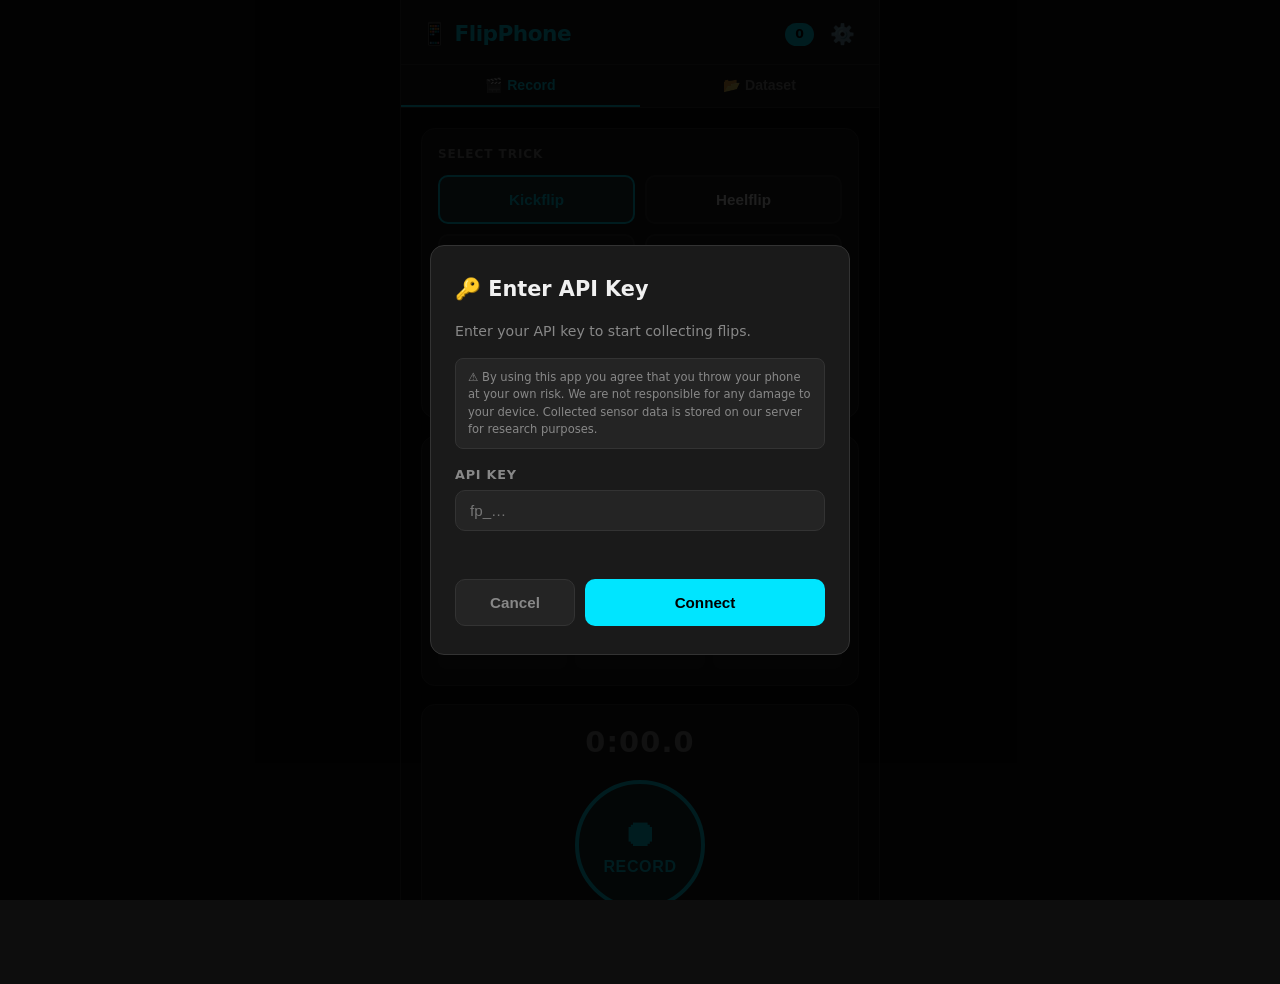
==== commit 17255db5: "add disclamer" ====
--- a/index.html
+++ b/index.html
@@ -229,6 +229,11 @@
       <div class="modal-sheet">
         <h2 id="setup-heading">🔑 Enter API Key</h2>
         <p class="modal-desc">Enter your API key to start collecting flips.</p>
+        <p class="modal-disclaimer">
+          ⚠️ By using this app you agree that you throw your phone at your own
+          risk. We are not responsible for any damage to your device. Collected
+          sensor data is stored on our server for research purposes.
+        </p>
 
         <div class="modal-field">
           <label for="setup-api-key">API Key</label>
--- a/style.css
+++ b/style.css
@@ -675,6 +675,16 @@
   border-color: var(--accent);
 }
 
+.modal-disclaimer {
+  font-size: 0.72rem;
+  color: var(--text-dim);
+  line-height: 1.5;
+  padding: 10px 12px;
+  background: var(--surface2);
+  border-radius: 8px;
+  border: 1px solid var(--border);
+}
+
 .setup-error {
   font-size: 0.82rem;
   color: var(--danger);
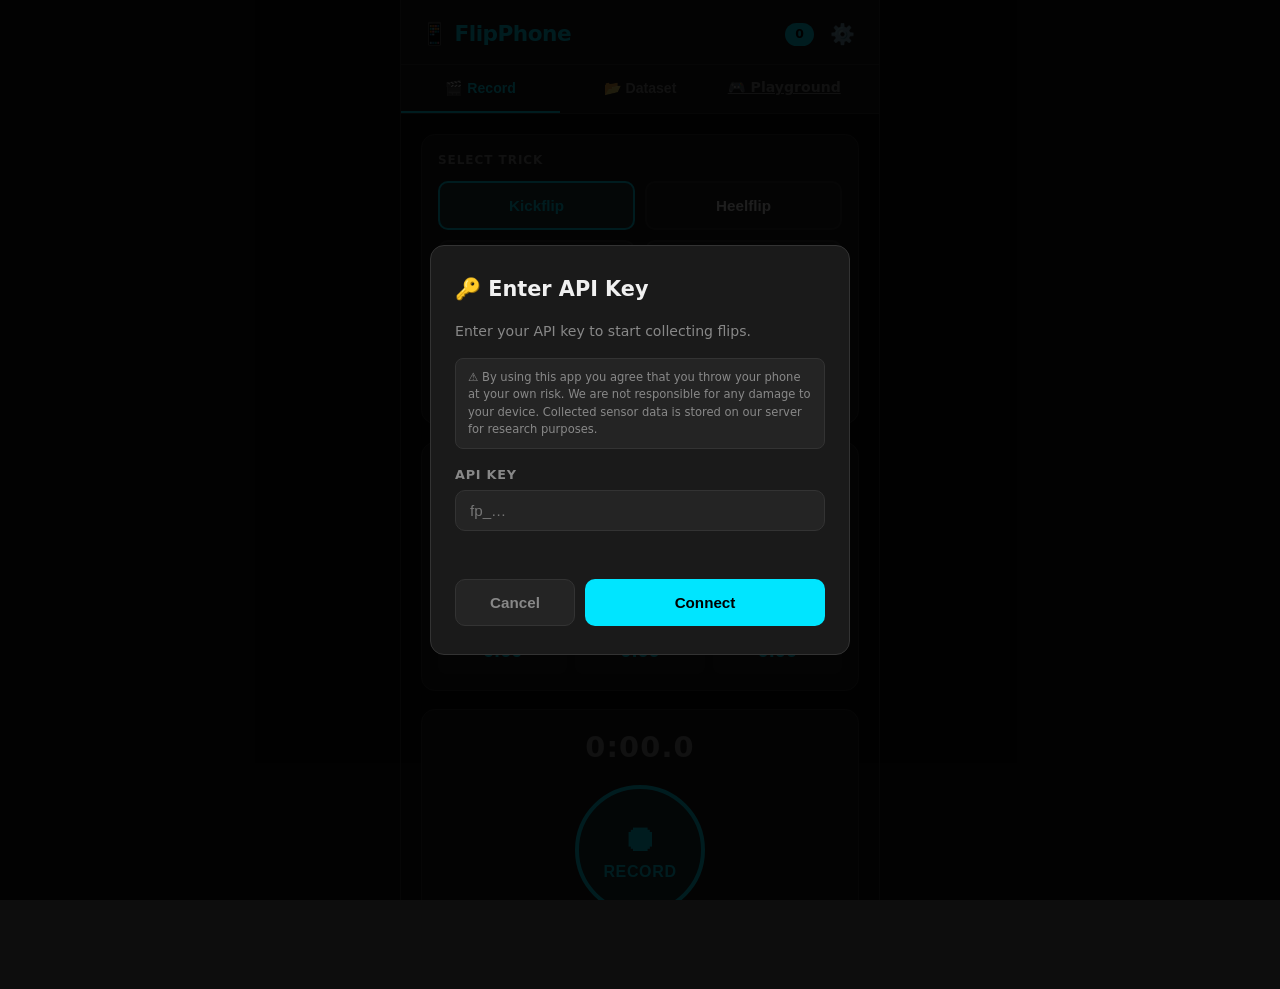
==== commit 5a097ef8: "added playground" ====
--- a/index.html
+++ b/index.html
@@ -46,6 +46,7 @@
         >
           📂 Dataset
         </button>
+        <a class="tab-btn" href="/playground.html">🎮 Playground</a>
       </nav>
 
       <!-- ════════════════ RECORD VIEW ════════════════ -->
--- a/style.css
+++ b/style.css
@@ -925,6 +925,184 @@
   outline: none;
 }
 
+/* ──────────────────── PLAYGROUND ──────────────────── */
+.back-link {
+  font-size: 0.82rem;
+  color: var(--text-dim);
+  text-decoration: none;
+  transition: color var(--transition);
+}
+
+.back-link:hover {
+  color: var(--accent);
+}
+
+.pg-hint {
+  text-align: center;
+  color: var(--text-dim);
+  font-size: 0.9rem;
+  line-height: 1.6;
+}
+
+.pg-hint.hidden {
+  display: none;
+}
+
+#pg-record-btn {
+  width: 130px;
+  height: 130px;
+  border-radius: 50%;
+  border: 4px solid var(--accent);
+  background: color-mix(in srgb, var(--accent) 10%, transparent);
+  color: var(--accent);
+  font-size: 1rem;
+  font-weight: 800;
+  letter-spacing: 0.04em;
+  cursor: pointer;
+  transition: background var(--transition), transform 0.1s, box-shadow var(--transition);
+  display: flex;
+  flex-direction: column;
+  align-items: center;
+  justify-content: center;
+  gap: 4px;
+  box-shadow: 0 0 0 0 var(--accent);
+  user-select: none;
+}
+
+#pg-record-btn .btn-icon {
+  font-size: 2.2rem;
+}
+
+#pg-record-btn:active {
+  transform: scale(0.93);
+}
+
+#pg-record-btn.recording {
+  border-color: var(--danger);
+  background: color-mix(in srgb, var(--danger) 14%, transparent);
+  color: var(--danger);
+  animation: pulse 1.2s ease-in-out infinite;
+}
+
+#pg-timer-display {
+  font-size: 1.8rem;
+  font-weight: 800;
+  font-variant-numeric: tabular-nums;
+  color: var(--text-dim);
+  letter-spacing: 0.04em;
+}
+
+#pg-timer-display.recording {
+  color: var(--danger);
+}
+
+#pg-status-msg {
+  font-size: 0.88rem;
+  color: var(--text-dim);
+  text-align: center;
+}
+
+#pg-results-card.hidden {
+  display: none;
+}
+
+#pg-trick-name {
+  font-size: 1.6rem;
+  font-weight: 800;
+  color: var(--accent);
+  text-align: center;
+}
+
+#pg-confidence {
+  font-size: 0.9rem;
+  color: var(--text-dim);
+  text-align: center;
+  margin-bottom: 14px;
+}
+
+#pg-chart {
+  display: flex;
+  flex-direction: column;
+  gap: 8px;
+}
+
+.pg-bar-row {
+  display: flex;
+  align-items: center;
+  gap: 8px;
+}
+
+.pg-bar-label {
+  width: 100px;
+  text-align: right;
+  font-size: 0.78rem;
+  color: var(--text-dim);
+  flex-shrink: 0;
+  overflow: hidden;
+  text-overflow: ellipsis;
+  white-space: nowrap;
+}
+
+.pg-bar-label.pg-bar-top {
+  color: var(--text);
+  font-weight: 700;
+}
+
+.pg-bar-track {
+  flex: 1;
+  height: 20px;
+  background: var(--surface2);
+  border-radius: 4px;
+  overflow: hidden;
+}
+
+.pg-bar-fill {
+  height: 100%;
+  background: var(--border);
+  border-radius: 4px;
+  transition: width 0.4s ease;
+}
+
+.pg-bar-fill.pg-bar-fill-top {
+  background: var(--accent);
+}
+
+.pg-bar-pct {
+  min-width: 44px;
+  text-align: right;
+  font-size: 0.78rem;
+  font-variant-numeric: tabular-nums;
+  color: var(--text-dim);
+}
+
+#pg-permission-banner {
+  background: color-mix(in srgb, #ff9800 15%, var(--surface));
+  border: 1px solid #ff9800;
+  border-radius: var(--radius);
+  padding: 14px 16px;
+  font-size: 0.88rem;
+  display: flex;
+  align-items: center;
+  gap: 10px;
+}
+
+#pg-permission-banner.hidden {
+  display: none;
+}
+
+#pg-request-permission-btn {
+  margin-left: auto;
+  white-space: nowrap;
+  padding: 7px 14px;
+  background: #ff9800;
+  color: #000;
+  border: none;
+  border-radius: 8px;
+  font-weight: 700;
+  cursor: pointer;
+  font-size: 0.82rem;
+}
+
 @media (min-width: 480px) {
   #app {
     border-left: 1px solid var(--border);
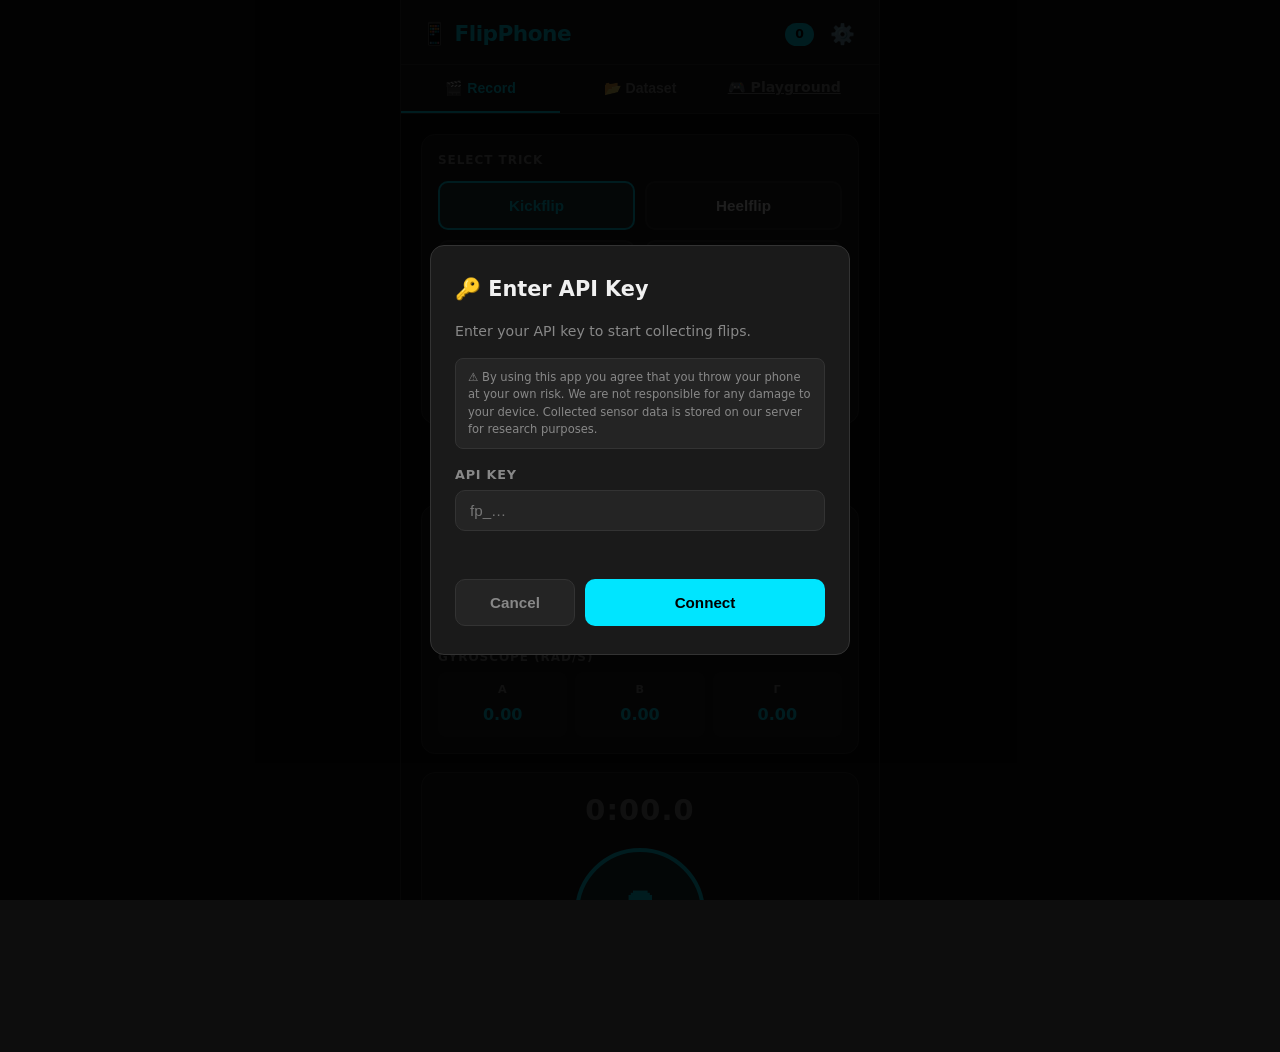
==== commit f70ee29b: "added skateboard animation" ====
--- a/index.html
+++ b/index.html
@@ -76,6 +76,13 @@
           ></canvas>
         </div>
 
+        <div class="model-toggle-row">
+          <button id="model-toggle" class="model-toggle-btn" aria-label="Switch 3D model">
+            <span class="model-toggle-icon" id="model-toggle-icon">📱</span>
+            <span id="model-toggle-label">Phone</span>
+          </button>
+        </div>
+
         <!-- Live sensor readout -->
         <div class="card">
           <div class="card-title">Live Sensors</div>
@@ -133,24 +140,35 @@
 
       <!-- ════════════════ DATASET VIEW ════════════════ -->
       <section id="dataset-view" class="view" role="tabpanel">
-        <div class="dataset-header">
-          <h2>Dataset</h2>
-          <div class="sort-btns" id="sort-btns">
-            <button class="sort-btn active" data-sort="date">Date</button>
-            <button class="sort-btn" data-sort="trick">Trick</button>
-            <button class="sort-btn" data-sort="collector">Person</button>
-          </div>
-          <button class="icon-btn" id="btn-export-json">⬇ JSON</button>
-          <button class="icon-btn" id="btn-export-csv">⬇ CSV</button>
-        </div>
-
-        <div id="dataset-list">
-          <!-- Populated by JS -->
-        </div>
-
-        <!-- Admin key management panel (shown for admin keys only) -->
-        <div id="admin-panel" class="card admin-panel hidden">
-          <!-- Populated by JS -->
+        <!-- User stats (always visible) -->
+        <div class="card">
+          <div class="card-title">My Recordings</div>
+          <div id="user-stats">
+            <!-- Populated by JS -->
+          </div>
+        </div>
+
+        <!-- Admin section (hidden for non-admins) -->
+        <div id="admin-section" class="hidden">
+          <!-- Filter bar -->
+          <div class="filter-bar">
+            <select id="filter-trick" class="filter-select">
+              <option value="">All Tricks</option>
+            </select>
+            <select id="filter-collector" class="filter-select">
+              <option value="">All Collectors</option>
+            </select>
+          </div>
+
+          <!-- Recording list -->
+          <div id="dataset-list">
+            <!-- Populated by JS -->
+          </div>
+
+          <!-- Key management -->
+          <div id="admin-panel" class="card admin-panel">
+            <!-- Populated by JS -->
+          </div>
         </div>
       </section>
       <!-- ════════════════ END DATASET VIEW ════════════════ -->
--- a/style.css
+++ b/style.css
@@ -418,29 +418,39 @@
   color: var(--danger);
 }
 
-/* ──────────────────── SORT BUTTONS ──────────────────── */
-.sort-btns {
-  display: flex;
-  gap: 4px;
+/* ──────────────────── FILTER BAR ──────────────────── */
+.filter-bar {
+  display: flex;
+  gap: 8px;
+  flex-wrap: wrap;
+  align-items: center;
+}
+
+.filter-select {
   flex: 1;
-}
-
-.sort-btn {
-  padding: 5px 10px;
-  border-radius: 6px;
-  border: 1px solid var(--border);
-  background: var(--surface2);
-  color: var(--text-dim);
-  font-size: 0.75rem;
-  font-weight: 600;
-  cursor: pointer;
-  transition: background var(--transition), color var(--transition);
-}
-
-.sort-btn.active {
-  background: var(--accent);
-  color: #000;
+  min-width: 0;
+  background: var(--surface2);
+  border: 1px solid var(--border);
+  border-radius: 8px;
+  color: var(--text);
+  font-size: 0.82rem;
+  padding: 8px 10px;
+  cursor: pointer;
+  outline: none;
+}
+
+.filter-select:focus {
   border-color: var(--accent);
+}
+
+#admin-section {
+  display: flex;
+  flex-direction: column;
+  gap: 18px;
+}
+
+#admin-section.hidden {
+  display: none;
 }
 
 #dataset-list {
@@ -824,6 +834,35 @@
   display: block;
 }
 
+.model-toggle-row {
+  display: flex;
+  justify-content: center;
+  margin: 8px 0 4px;
+}
+
+.model-toggle-btn {
+  display: flex;
+  align-items: center;
+  gap: 6px;
+  padding: 6px 14px;
+  background: var(--surface2);
+  border: 1px solid var(--border);
+  border-radius: 20px;
+  color: var(--text-dim);
+  font-size: 0.8rem;
+  cursor: pointer;
+  transition: border-color 0.2s, color 0.2s;
+}
+
+.model-toggle-btn:active {
+  border-color: var(--accent);
+  color: var(--accent);
+}
+
+.model-toggle-icon {
+  font-size: 1rem;
+}
+
 .ref-btn {
   padding: 6px 10px;
   background: none;
